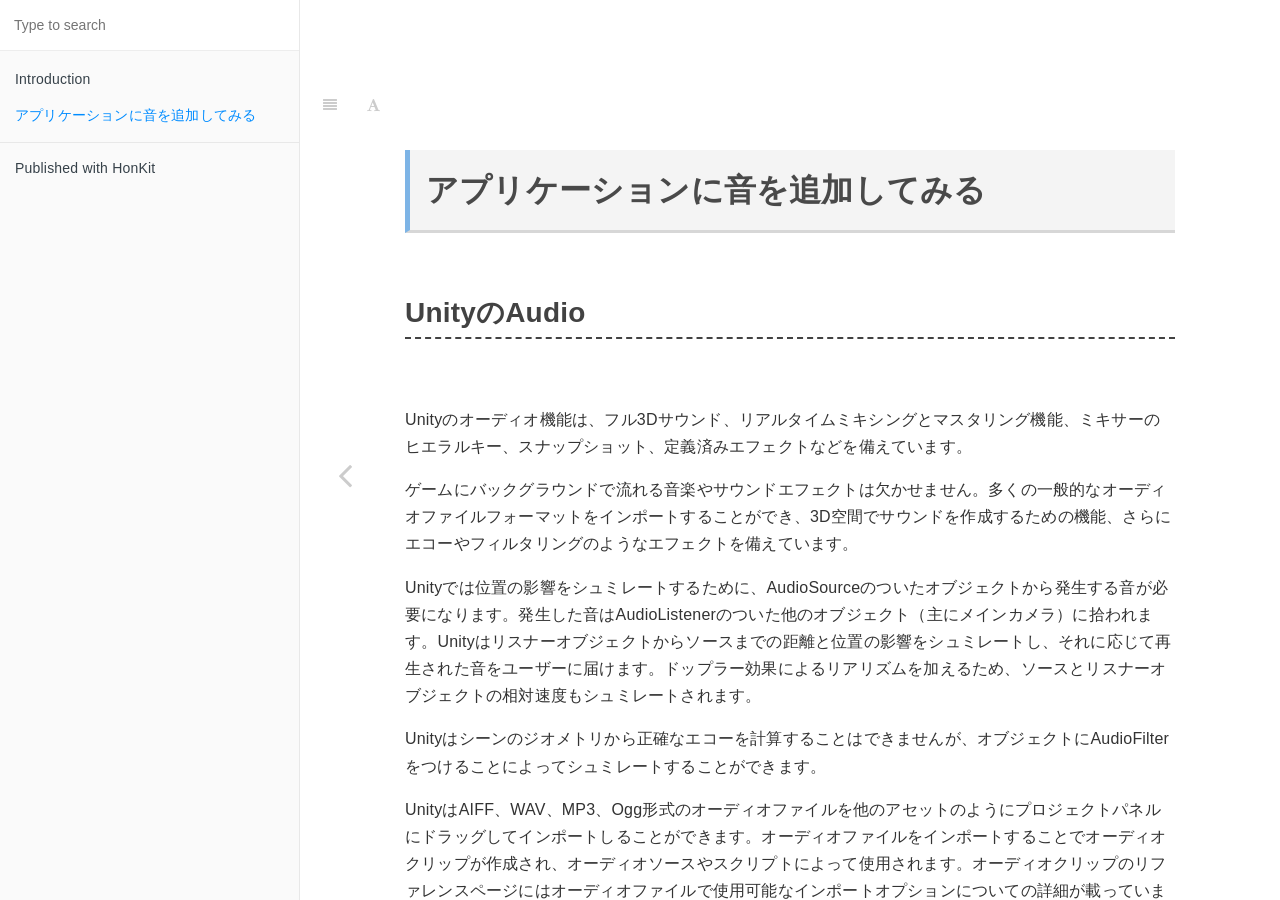
==== docs/page1.html @ 0257c73b "first commit" ====
<!DOCTYPE HTML>
<html lang="" >
    <head>
        <meta charset="UTF-8">
        <title>アプリケーションに音を追加してみる · HonKit</title>
        <meta http-equiv="X-UA-Compatible" content="IE=edge" />
        <meta name="description" content="">
        <meta name="generator" content="HonKit 3.6.15">
        
        
        
    
    <link rel="stylesheet" href="gitbook/style.css">

    
            
                
                <link rel="stylesheet" href="gitbook/gitbook-plugin-highlight/website.css">
                
            
                
                <link rel="stylesheet" href="gitbook/gitbook-plugin-search/search.css">
                
            
                
                <link rel="stylesheet" href="gitbook/gitbook-plugin-fontsettings/website.css">
                
            
        

    

    
        
        <link rel="stylesheet" href="styles/website.css">
        
    
        
    
        
    
        
    
        
    
        
    

        
    
    
    <meta name="HandheldFriendly" content="true"/>
    <meta name="viewport" content="width=device-width, initial-scale=1, user-scalable=no">
    <meta name="apple-mobile-web-app-capable" content="yes">
    <meta name="apple-mobile-web-app-status-bar-style" content="black">
    <link rel="apple-touch-icon-precomposed" sizes="152x152" href="gitbook/images/apple-touch-icon-precomposed-152.png">
    <link rel="shortcut icon" href="gitbook/images/favicon.ico" type="image/x-icon">

    
    
    <link rel="prev" href="./" />
    

    </head>
    <body>
        
<div class="book honkit-cloak">
    <div class="book-summary">
        
            
<div id="book-search-input" role="search">
    <input type="text" placeholder="Type to search" />
</div>

            
                <nav role="navigation">
                


<ul class="summary">
    
    

    

    
        
        
    
        <li class="chapter " data-level="1.1" data-path="./">
            
                <a href="./">
            
                    
                    Introduction
            
                </a>
            

            
        </li>
    
        <li class="chapter active" data-level="1.2" data-path="page1.html">
            
                <a href="page1.html">
            
                    
                    アプリケーションに音を追加してみる
            
                </a>
            

            
        </li>
    

    

    <li class="divider"></li>

    <li>
        <a href="https://github.com/honkit/honkit" target="blank" class="gitbook-link">
            Published with HonKit
        </a>
    </li>
</ul>


                </nav>
            
        
    </div>

    <div class="book-body">
        
            <div class="body-inner">
                
                    

<div class="book-header" role="navigation">
    

    <!-- Title -->
    <h1>
        <i class="fa fa-circle-o-notch fa-spin"></i>
        <a href="." >アプリケーションに音を追加してみる</a>
    </h1>
</div>




                    <div class="page-wrapper" tabindex="-1" role="main">
                        <div class="page-inner">
                            
<div id="book-search-results">
    <div class="search-noresults">
    
                                <section class="normal markdown-section">
                                
                                <h1 id="アプリケーションに音を追加してみる">アプリケーションに音を追加してみる</h1>
<h2 id="unityのaudio">UnityのAudio</h2>
<p><br></p>
<p>Unityのオーディオ機能は、フル3Dサウンド、リアルタイムミキシングとマスタリング機能、ミキサーのヒエラルキー、スナップショット、定義済みエフェクトなどを備えています。</p>
<p>ゲームにバックグラウンドで流れる音楽やサウンドエフェクトは欠かせません。多くの一般的なオーディオファイルフォーマットをインポートすることができ、3D空間でサウンドを作成するための機能、さらにエコーやフィルタリングのようなエフェクトを備えています。</p>
<p>Unityでは位置の影響をシュミレートするために、AudioSourceのついたオブジェクトから発生する音が必要になります。発生した音はAudioListenerのついた他のオブジェクト（主にメインカメラ）に拾われます。Unityはリスナーオブジェクトからソースまでの距離と位置の影響をシュミレートし、それに応じて再生された音をユーザーに届けます。ドップラー効果によるリアリズムを加えるため、ソースとリスナーオブジェクトの相対速度もシュミレートされます。</p>
<p>Unityはシーンのジオメトリから正確なエコーを計算することはできませんが、オブジェクトにAudioFilterをつけることによってシュミレートすることができます。</p>
<p>UnityはAIFF、WAV、MP3、Ogg形式のオーディオファイルを他のアセットのようにプロジェクトパネルにドラッグしてインポートしることができます。オーディオファイルをインポートすることでオーディオクリップが作成され、オーディオソースやスクリプトによって使用されます。オーディオクリップのリファレンスページにはオーディオファイルで使用可能なインポートオプションについての詳細が載っています。</p>
<p><br></p>
<h2 id="bgmを追加してみよう">BGMを追加してみよう</h2>
<p>まず初めにアプリケーション内で常に再生されるBGMをつけてみたいと思います。</p>
<p>Unityのプロジェクトを開き、BGMとして流すための音データをインポートしてください。</p>
<p>音データはUnityのアセットストアからダウンロードしても構いませんし、別のサイトからダウンロードして使用しても構いません。<br>著作権にのみ気をつけてください。</p>
<p>形式は上記に書いてあるものを使用します。</p>
<p><br></p>
<p><img src="img/image1-1.png" alt=""></p>
<p>音データをUnityのAssetsフォルダにインポートしたら新規でSoundsフォルダを作成し、その中に格納してください。</p>
<p>そしてその音データをヒエラルキーウィンドウにドラッグ&amp;ドロップしましょう。</p>
<p>そうすると上記の画像のように音データがUnityのシーン内に配置されます。</p>
<p><br></p>
<p><img src="img/image1-2.png" alt=""></p>
<p>インスペクターウィンドウを見てみると、このように自動的にAudioSourceコンポーネントが追加されています。
デフォルトで「Play On Awake」のチェックがついているかと思います。<br>これはこのシーンが開いた時に自動的にこの音データを再生させることができるようにするという意味です。</p>
<p>今回はBGMなのでその下の「Loop」にもチェックを入れてください。<br>これでこの音データをループで再生させることができます。</p>
<p>このままだと少しBGMが大きすぎるので、下のVolumeを調整してください。</p>
<p>ここまで終わったら、一度実行してみましょう。</p>
<p>無事にBGMが鳴っていれば成功です。</p>
<p><br></p>
<h2 id="効果音を追加してみよう">効果音を追加してみよう</h2>
<p>無事BGMが鳴ったので、次は効果音を鳴らしてみたと思います。</p>
<p>今回は単純にプレイヤーが壁に当たったら当たったような効果音を再生するようにしたいと思います。これを応用すれば、例えば家具に当たった場合の音や、メニューの操作音等を自由に設定することができます。</p>
<p>効果音を追加するに当たって、まずはプレイヤーを配置する必要があります。</p>
<p>プレイヤーの配置方法や移動方法などは<a href="https://hinode000jp.github.io/UnityTextBook3/page1.html" target="_blank">こちら</a>の教科書を参考に作成してください。</p>
<p><img src="img/image1-3.png" alt=""></p>
<p>教科書をみながら作成してもらえれば、このようにキーボードとマウスで操作できるプレイヤーを作成できているかと思います。  </p>
<p><br></p>
<h3 id="効果音をインポート">効果音をインポート</h3>
<p><img src="img/image1-4.png" alt=""></p>
<p>まずは壁にぶつかった時の効果音をUnityのアセットストアか別のサイトなどからインポートしてください。</p>
<p>そしてSoundsフォルダに格納しておきましょう。</p>
<p><br></p>
<p><img src="img/image1-5.png" alt=""></p>
<p>次にPlayerとなるカプセルにAudioSourceコンポーネントをアタッチします。<br>今回は当たった時に効果音を鳴らすので、Play On Awakeのチェックは外しておきましょう。<br>そしてAUdioSourceコンポーネント内のAudioClipの場所にプロジェクトウィンドウから今回再生する効果音をドラッグ&amp;ドロップしてください。</p>
<p>ここでもボリューム等を調整しておきます。（実際に聞いてから修正しても構いません）</p>
<p>AudioSourceは音を再生するためのプレイヤーのような役割を果たします。</p>
<p><br></p>
<p>次にVisualStudioでPlayerControllerスクリプトを開き、コードを以下のように変更してください。</p>
<pre><code class="lang-c#"><span class="hljs-keyword">using</span> System.Collections;
<span class="hljs-keyword">using</span> System.Collections.Generic;
<span class="hljs-keyword">using</span> UnityEngine;

<span class="hljs-keyword">public</span> <span class="hljs-keyword">class</span> <span class="hljs-title">PlayerController</span> : <span class="hljs-title">MonoBehaviour</span>
{
    <span class="hljs-keyword">public</span> <span class="hljs-built_in">float</span> speed = <span class="hljs-number">0.02f</span>;
    AudioSource audioSource;

    <span class="hljs-function"><span class="hljs-keyword">private</span> <span class="hljs-keyword">void</span> <span class="hljs-title">Start</span>(<span class="hljs-params"></span>)</span>
    {
        audioSource = GetComponent&lt;AudioSource&gt;();
    }

    <span class="hljs-comment">// Update is called once per frame</span>
    <span class="hljs-function"><span class="hljs-keyword">void</span> <span class="hljs-title">Update</span>(<span class="hljs-params"></span>)</span>
    {
        <span class="hljs-built_in">float</span> x = Input.GetAxis(<span class="hljs-string">&quot;Horizontal&quot;</span>);
        <span class="hljs-built_in">float</span> z = Input.GetAxis(<span class="hljs-string">&quot;Vertical&quot;</span>);

        transform.Translate(x * speed, <span class="hljs-number">0.0f</span>, z * speed);
    }

    <span class="hljs-function"><span class="hljs-keyword">private</span> <span class="hljs-keyword">void</span> <span class="hljs-title">OnCollisionEnter</span>(<span class="hljs-params">Collision collision</span>)</span>
    {
        <span class="hljs-keyword">if</span> (collision.gameObject.CompareTag(<span class="hljs-string">&quot;Wall&quot;</span>))
        {
            audioSource.Play();
        }
    }
}
</code></pre>
<p><code>AudioSource audioSource;</code>で AudioSource型の変数を定義し、Startメソッド内でカプセルについているAudioSourceを取得しています。</p>
<p>次に<code>private void OnCollisionEnter(Collision collision)</code>でオブジェクト通しの衝突が発生した時にこちらのメソッドが実行されるようにします。</p>
<p>そして<code>if (collision.gameObject.CompareTag(&quot;Wall&quot;))</code>でもしカプセルと衝突したオブジェクトのタグがWallだった場合という条件下で、<code>audioSource.Play();</code>というコードで効果音を再生するようにしています。
ここまで書けたらコードを保存してUnityに戻りましょう。</p>
<p><img src="img/image1-6.png" alt=""></p>
<p>最後に壁のオブジェクト全てに「Wall」という名前のタグを作成し追加してください。<br>ここまでできたら一度実行してみましょう。  </p>
<p>プレイヤーが壁にぶつかった時に効果音が流れていれば成功です。</p>

                                
                                </section>
                            
    </div>
    <div class="search-results">
        <div class="has-results">
            
            <h1 class="search-results-title"><span class='search-results-count'></span> results matching "<span class='search-query'></span>"</h1>
            <ul class="search-results-list"></ul>
            
        </div>
        <div class="no-results">
            
            <h1 class="search-results-title">No results matching "<span class='search-query'></span>"</h1>
            
        </div>
    </div>
</div>

                        </div>
                    </div>
                
            </div>

            
                
                <a href="./" class="navigation navigation-prev navigation-unique" aria-label="Previous page: Introduction">
                    <i class="fa fa-angle-left"></i>
                </a>
                
                
            
        
    </div>

    <script>
        var gitbook = gitbook || [];
        gitbook.push(function() {
            gitbook.page.hasChanged({"page":{"title":"アプリケーションに音を追加してみる","level":"1.2","depth":1,"previous":{"title":"Introduction","level":"1.1","depth":1,"path":"README.md","ref":"README.md","articles":[]},"dir":"ltr"},"config":{"gitbook":"*","theme":"default","variables":{},"plugins":[],"pluginsConfig":{"highlight":{},"search":{},"lunr":{"maxIndexSize":1000000,"ignoreSpecialCharacters":false},"fontsettings":{"theme":"white","family":"sans","size":2},"theme-default":{"styles":{"website":"styles/website.css","pdf":"styles/pdf.css","epub":"styles/epub.css","mobi":"styles/mobi.css","ebook":"styles/ebook.css","print":"styles/print.css"},"showLevel":false}},"structure":{"langs":"LANGS.md","readme":"README.md","glossary":"GLOSSARY.md","summary":"SUMMARY.md"},"pdf":{"pageNumbers":true,"fontSize":12,"fontFamily":"Arial","paperSize":"a4","chapterMark":"pagebreak","pageBreaksBefore":"/","margin":{"right":62,"left":62,"top":56,"bottom":56},"embedFonts":false},"styles":{"website":"styles/website.css","pdf":"styles/pdf.css","epub":"styles/epub.css","mobi":"styles/mobi.css","ebook":"styles/ebook.css","print":"styles/print.css"}},"file":{"path":"page1.md","mtime":"2021-04-04T12:47:21.277Z","type":"markdown"},"gitbook":{"version":"3.6.15","time":"2021-04-04T12:48:54.530Z"},"basePath":".","book":{"language":""}});
        });
    </script>
</div>

        
    <noscript>
        <style>
            .honkit-cloak {
                display: block !important;
            }
        </style>
    </noscript>
    <script>
        // Restore sidebar state as critical path for prevent layout shift
        function __init__getSidebarState(defaultValue){
            var baseKey = "";
            var key = baseKey + ":sidebar";
            try {
                var value = localStorage[key];
                if (value === undefined) {
                    return defaultValue;
                }
                var parsed = JSON.parse(value);
                return parsed == null ? defaultValue : parsed;
            } catch (e) {
                return defaultValue;
            }
        }
        function __init__restoreLastSidebarState() {
            var isMobile = window.matchMedia("(max-width: 600px)").matches;
            if (isMobile) {
                // Init last state if not mobile
                return;
            }
            var sidebarState = __init__getSidebarState(true);
            var book = document.querySelector(".book");
            // Show sidebar if it enabled
            if (sidebarState && book) {
                book.classList.add("without-animation", "with-summary");
            }
        }

        try {
            __init__restoreLastSidebarState();
        } finally {
            var book = document.querySelector(".book");
            book.classList.remove("honkit-cloak");
        }
    </script>
    <script src="gitbook/gitbook.js"></script>
    <script src="gitbook/theme.js"></script>
    
        
        <script src="gitbook/gitbook-plugin-search/search-engine.js"></script>
        
    
        
        <script src="gitbook/gitbook-plugin-search/search.js"></script>
        
    
        
        <script src="gitbook/gitbook-plugin-lunr/lunr.min.js"></script>
        
    
        
        <script src="gitbook/gitbook-plugin-lunr/search-lunr.js"></script>
        
    
        
        <script src="gitbook/gitbook-plugin-fontsettings/fontsettings.js"></script>
        
    

    </body>
</html>
---- docs/gitbook/gitbook-plugin-highlight/website.css ----
.book .book-body .page-wrapper .page-inner section.normal pre,
.book .book-body .page-wrapper .page-inner section.normal code {
  /* From highlight.js@10.4.1/styles/tomorrow.css */
  /* http://jmblog.github.com/color-themes-for-google-code-highlightjs */
  /* Tomorrow Comment */
  /* Tomorrow Red */
  /* Tomorrow Orange */
  /* Tomorrow Yellow */
  /* Tomorrow Green */
  /* Tomorrow Blue */
  /* Tomorrow Purple */
}
.book .book-body .page-wrapper .page-inner section.normal pre .hljs-comment,
.book .book-body .page-wrapper .page-inner section.normal code .hljs-comment,
.book .book-body .page-wrapper .page-inner section.normal pre .hljs-quote,
.book .book-body .page-wrapper .page-inner section.normal code .hljs-quote {
  color: #8e908c;
}
.book .book-body .page-wrapper .page-inner section.normal pre .hljs-variable,
.book .book-body .page-wrapper .page-inner section.normal code .hljs-variable,
.book .book-body .page-wrapper .page-inner section.normal pre .hljs-template-variable,
.book .book-body .page-wrapper .page-inner section.normal code .hljs-template-variable,
.book .book-body .page-wrapper .page-inner section.normal pre .hljs-tag,
.book .book-body .page-wrapper .page-inner section.normal code .hljs-tag,
.book .book-body .page-wrapper .page-inner section.normal pre .hljs-name,
.book .book-body .page-wrapper .page-inner section.normal code .hljs-name,
.book .book-body .page-wrapper .page-inner section.normal pre .hljs-selector-id,
.book .book-body .page-wrapper .page-inner section.normal code .hljs-selector-id,
.book .book-body .page-wrapper .page-inner section.normal pre .hljs-selector-class,
.book .book-body .page-wrapper .page-inner section.normal code .hljs-selector-class,
.book .book-body .page-wrapper .page-inner section.normal pre .hljs-regexp,
.book .book-body .page-wrapper .page-inner section.normal code .hljs-regexp,
.book .book-body .page-wrapper .page-inner section.normal pre .hljs-deletion,
.book .book-body .page-wrapper .page-inner section.normal code .hljs-deletion {
  color: #c82829;
}
.book .book-body .page-wrapper .page-inner section.normal pre .hljs-number,
.book .book-body .page-wrapper .page-inner section.normal code .hljs-number,
.book .book-body .page-wrapper .page-inner section.normal pre .hljs-built_in,
.book .book-body .page-wrapper .page-inner section.normal code .hljs-built_in,
.book .book-body .page-wrapper .page-inner section.normal pre .hljs-builtin-name,
.book .book-body .page-wrapper .page-inner section.normal code .hljs-builtin-name,
.book .book-body .page-wrapper .page-inner section.normal pre .hljs-literal,
.book .book-body .page-wrapper .page-inner section.normal code .hljs-literal,
.book .book-body .page-wrapper .page-inner section.normal pre .hljs-type,
.book .book-body .page-wrapper .page-inner section.normal code .hljs-type,
.book .book-body .page-wrapper .page-inner section.normal pre .hljs-params,
.book .book-body .page-wrapper .page-inner section.normal code .hljs-params,
.book .book-body .page-wrapper .page-inner section.normal pre .hljs-meta,
.book .book-body .page-wrapper .page-inner section.normal code .hljs-meta,
.book .book-body .page-wrapper .page-inner section.normal pre .hljs-link,
.book .book-body .page-wrapper .page-inner section.normal code .hljs-link {
  color: #f5871f;
}
.book .book-body .page-wrapper .page-inner section.normal pre .hljs-attribute,
.book .book-body .page-wrapper .page-inner section.normal code .hljs-attribute {
  color: #eab700;
}
.book .book-body .page-wrapper .page-inner section.normal pre .hljs-string,
.book .book-body .page-wrapper .page-inner section.normal code .hljs-string,
.book .book-body .page-wrapper .page-inner section.normal pre .hljs-symbol,
.book .book-body .page-wrapper .page-inner section.normal code .hljs-symbol,
.book .book-body .page-wrapper .page-inner section.normal pre .hljs-bullet,
.book .book-body .page-wrapper .page-inner section.normal code .hljs-bullet,
.book .book-body .page-wrapper .page-inner section.normal pre .hljs-addition,
.book .book-body .page-wrapper .page-inner section.normal code .hljs-addition {
  color: #718c00;
}
.book .book-body .page-wrapper .page-inner section.normal pre .hljs-title,
.book .book-body .page-wrapper .page-inner section.normal code .hljs-title,
.book .book-body .page-wrapper .page-inner section.normal pre .hljs-section,
.book .book-body .page-wrapper .page-inner section.normal code .hljs-section {
  color: #4271ae;
}
.book .book-body .page-wrapper .page-inner section.normal pre .hljs-keyword,
.book .book-body .page-wrapper .page-inner section.normal code .hljs-keyword,
.book .book-body .page-wrapper .page-inner section.normal pre .hljs-selector-tag,
.book .book-body .page-wrapper .page-inner section.normal code .hljs-selector-tag {
  color: #8959a8;
}
.book .book-body .page-wrapper .page-inner section.normal pre .hljs,
.book .book-body .page-wrapper .page-inner section.normal code .hljs {
  display: block;
  overflow-x: auto;
  background: white;
  color: #4d4d4c;
  padding: 0.5em;
}
.book .book-body .page-wrapper .page-inner section.normal pre .hljs-emphasis,
.book .book-body .page-wrapper .page-inner section.normal code .hljs-emphasis {
  font-style: italic;
}
.book .book-body .page-wrapper .page-inner section.normal pre .hljs-strong,
.book .book-body .page-wrapper .page-inner section.normal code .hljs-strong {
  font-weight: bold;
}
.book.color-theme-1 .book-body .page-wrapper .page-inner section.normal pre,
.book.color-theme-1 .book-body .page-wrapper .page-inner section.normal code {
  /* From highlight.js@10.4.1/styles/solarized-light.css */
  /*

Orginal Style from ethanschoonover.com/solarized (c) Jeremy Hull <sourdrums@gmail.com>

*/
  /* Solarized Green */
  /* Solarized Cyan */
  /* Solarized Blue */
  /* Solarized Yellow */
  /* Solarized Orange */
  /* Solarized Red */
}
.book.color-theme-1 .book-body .page-wrapper .page-inner section.normal pre .hljs,
.book.color-theme-1 .book-body .page-wrapper .page-inner section.normal code .hljs {
  display: block;
  overflow-x: auto;
  padding: 0.5em;
  background: #fdf6e3;
  color: #657b83;
}
.book.color-theme-1 .book-body .page-wrapper .page-inner section.normal pre .hljs-comment,
.book.color-theme-1 .book-body .page-wrapper .page-inner section.normal code .hljs-comment,
.book.color-theme-1 .book-body .page-wrapper .page-inner section.normal pre .hljs-quote,
.book.color-theme-1 .book-body .page-wrapper .page-inner section.normal code .hljs-quote {
  color: #93a1a1;
}
.book.color-theme-1 .book-body .page-wrapper .page-inner section.normal pre .hljs-keyword,
.book.color-theme-1 .book-body .page-wrapper .page-inner section.normal code .hljs-keyword,
.book.color-theme-1 .book-body .page-wrapper .page-inner section.normal pre .hljs-selector-tag,
.book.color-theme-1 .book-body .page-wrapper .page-inner section.normal code .hljs-selector-tag,
.book.color-theme-1 .book-body .page-wrapper .page-inner section.normal pre .hljs-addition,
.book.color-theme-1 .book-body .page-wrapper .page-inner section.normal code .hljs-addition {
  color: #859900;
}
.book.color-theme-1 .book-body .page-wrapper .page-inner section.normal pre .hljs-number,
.book.color-theme-1 .book-body .page-wrapper .page-inner section.normal code .hljs-number,
.book.color-theme-1 .book-body .page-wrapper .page-inner section.normal pre .hljs-string,
.book.color-theme-1 .book-body .page-wrapper .page-inner section.normal code .hljs-string,
.book.color-theme-1 .book-body .page-wrapper .page-inner section.normal pre .hljs-meta .hljs-meta-string,
.book.color-theme-1 .book-body .page-wrapper .page-inner section.normal code .hljs-meta .hljs-meta-string,
.book.color-theme-1 .book-body .page-wrapper .page-inner section.normal pre .hljs-literal,
.book.color-theme-1 .book-body .page-wrapper .page-inner section.normal code .hljs-literal,
.book.color-theme-1 .book-body .page-wrapper .page-inner section.normal pre .hljs-doctag,
.book.color-theme-1 .book-body .page-wrapper .page-inner section.normal code .hljs-doctag,
.book.color-theme-1 .book-body .page-wrapper .page-inner section.normal pre .hljs-regexp,
.book.color-theme-1 .book-body .page-wrapper .page-inner section.normal code .hljs-regexp {
  color: #2aa198;
}
.book.color-theme-1 .book-body .page-wrapper .page-inner section.normal pre .hljs-title,
.book.color-theme-1 .book-body .page-wrapper .page-inner section.normal code .hljs-title,
.book.color-theme-1 .book-body .page-wrapper .page-inner section.normal pre .hljs-section,
.book.color-theme-1 .book-body .page-wrapper .page-inner section.normal code .hljs-section,
.book.color-theme-1 .book-body .page-wrapper .page-inner section.normal pre .hljs-name,
.book.color-theme-1 .book-body .page-wrapper .page-inner section.normal code .hljs-name,
.book.color-theme-1 .book-body .page-wrapper .page-inner section.normal pre .hljs-selector-id,
.book.color-theme-1 .book-body .page-wrapper .page-inner section.normal code .hljs-selector-id,
.book.color-theme-1 .book-body .page-wrapper .page-inner section.normal pre .hljs-selector-class,
.book.color-theme-1 .book-body .page-wrapper .page-inner section.normal code .hljs-selector-class {
  color: #268bd2;
}
.book.color-theme-1 .book-body .page-wrapper .page-inner section.normal pre .hljs-attribute,
.book.color-theme-1 .book-body .page-wrapper .page-inner section.normal code .hljs-attribute,
.book.color-theme-1 .book-body .page-wrapper .page-inner section.normal pre .hljs-attr,
.book.color-theme-1 .book-body .page-wrapper .page-inner section.normal code .hljs-attr,
.book.color-theme-1 .book-body .page-wrapper .page-inner section.normal pre .hljs-variable,
.book.color-theme-1 .book-body .page-wrapper .page-inner section.normal code .hljs-variable,
.book.color-theme-1 .book-body .page-wrapper .page-inner section.normal pre .hljs-template-variable,
.book.color-theme-1 .book-body .page-wrapper .page-inner section.normal code .hljs-template-variable,
.book.color-theme-1 .book-body .page-wrapper .page-inner section.normal pre .hljs-class .hljs-title,
.book.color-theme-1 .book-body .page-wrapper .page-inner section.normal code .hljs-class .hljs-title,
.book.color-theme-1 .book-body .page-wrapper .page-inner section.normal pre .hljs-type,
.book.color-theme-1 .book-body .page-wrapper .page-inner section.normal code .hljs-type {
  color: #b58900;
}
.book.color-theme-1 .book-body .page-wrapper .page-inner section.normal pre .hljs-symbol,
.book.color-theme-1 .book-body .page-wrapper .page-inner section.normal code .hljs-symbol,
.book.color-theme-1 .book-body .page-wrapper .page-inner section.normal pre .hljs-bullet,
.book.color-theme-1 .book-body .page-wrapper .page-inner section.normal code .hljs-bullet,
.book.color-theme-1 .book-body .page-wrapper .page-inner section.normal pre .hljs-subst,
.book.color-theme-1 .book-body .page-wrapper .page-inner section.normal code .hljs-subst,
.book.color-theme-1 .book-body .page-wrapper .page-inner section.normal pre .hljs-meta,
.book.color-theme-1 .book-body .page-wrapper .page-inner section.normal code .hljs-meta,
.book.color-theme-1 .book-body .page-wrapper .page-inner section.normal pre .hljs-meta .hljs-keyword,
.book.color-theme-1 .book-body .page-wrapper .page-inner section.normal code .hljs-meta .hljs-keyword,
.book.color-theme-1 .book-body .page-wrapper .page-inner section.normal pre .hljs-selector-attr,
.book.color-theme-1 .book-body .page-wrapper .page-inner section.normal code .hljs-selector-attr,
.book.color-theme-1 .book-body .page-wrapper .page-inner section.normal pre .hljs-selector-pseudo,
.book.color-theme-1 .book-body .page-wrapper .page-inner section.normal code .hljs-selector-pseudo,
.book.color-theme-1 .book-body .page-wrapper .page-inner section.normal pre .hljs-link,
.book.color-theme-1 .book-body .page-wrapper .page-inner section.normal code .hljs-link {
  color: #cb4b16;
}
.book.color-theme-1 .book-body .page-wrapper .page-inner section.normal pre .hljs-built_in,
.book.color-theme-1 .book-body .page-wrapper .page-inner section.normal code .hljs-built_in,
.book.color-theme-1 .book-body .page-wrapper .page-inner section.normal pre .hljs-deletion,
.book.color-theme-1 .book-body .page-wrapper .page-inner section.normal code .hljs-deletion {
  color: #dc322f;
}
.book.color-theme-1 .book-body .page-wrapper .page-inner section.normal pre .hljs-formula,
.book.color-theme-1 .book-body .page-wrapper .page-inner section.normal code .hljs-formula {
  background: #eee8d5;
}
.book.color-theme-1 .book-body .page-wrapper .page-inner section.normal pre .hljs-emphasis,
.book.color-theme-1 .book-body .page-wrapper .page-inner section.normal code .hljs-emphasis {
  font-style: italic;
}
.book.color-theme-1 .book-body .page-wrapper .page-inner section.normal pre .hljs-strong,
.book.color-theme-1 .book-body .page-wrapper .page-inner section.normal code .hljs-strong {
  font-weight: bold;
}
.book.color-theme-2 .book-body .page-wrapper .page-inner section.normal pre,
.book.color-theme-2 .book-body .page-wrapper .page-inner section.normal code {
  /* From highlight.js@10.4.1/styles/tomorrow-night-bright.css */
  /* Tomorrow Night Bright Theme */
  /* Original theme - https://github.com/chriskempson/tomorrow-theme */
  /* http://jmblog.github.com/color-themes-for-google-code-highlightjs */
  /* Tomorrow Comment */
  /* Tomorrow Red */
  /* Tomorrow Orange */
  /* Tomorrow Yellow */
  /* Tomorrow Green */
  /* Tomorrow Blue */
  /* Tomorrow Purple */
}
.book.color-theme-2 .book-body .page-wrapper .page-inner section.normal pre .hljs-comment,
.book.color-theme-2 .book-body .page-wrapper .page-inner section.normal code .hljs-comment,
.book.color-theme-2 .book-body .page-wrapper .page-inner section.normal pre .hljs-quote,
.book.color-theme-2 .book-body .page-wrapper .page-inner section.normal code .hljs-quote {
  color: #969896;
}
.book.color-theme-2 .book-body .page-wrapper .page-inner section.normal pre .hljs-variable,
.book.color-theme-2 .book-body .page-wrapper .page-inner section.normal code .hljs-variable,
.book.color-theme-2 .book-body .page-wrapper .page-inner section.normal pre .hljs-template-variable,
.book.color-theme-2 .book-body .page-wrapper .page-inner section.normal code .hljs-template-variable,
.book.color-theme-2 .book-body .page-wrapper .page-inner section.normal pre .hljs-tag,
.book.color-theme-2 .book-body .page-wrapper .page-inner section.normal code .hljs-tag,
.book.color-theme-2 .book-body .page-wrapper .page-inner section.normal pre .hljs-name,
.book.color-theme-2 .book-body .page-wrapper .page-inner section.normal code .hljs-name,
.book.color-theme-2 .book-body .page-wrapper .page-inner section.normal pre .hljs-selector-id,
.book.color-theme-2 .book-body .page-wrapper .page-inner section.normal code .hljs-selector-id,
.book.color-theme-2 .book-body .page-wrapper .page-inner section.normal pre .hljs-selector-class,
.book.color-theme-2 .book-body .page-wrapper .page-inner section.normal code .hljs-selector-class,
.book.color-theme-2 .book-body .page-wrapper .page-inner section.normal pre .hljs-regexp,
.book.color-theme-2 .book-body .page-wrapper .page-inner section.normal code .hljs-regexp,
.book.color-theme-2 .book-body .page-wrapper .page-inner section.normal pre .hljs-deletion,
.book.color-theme-2 .book-body .page-wrapper .page-inner section.normal code .hljs-deletion {
  color: #d54e53;
}
.book.color-theme-2 .book-body .page-wrapper .page-inner section.normal pre .hljs-number,
.book.color-theme-2 .book-body .page-wrapper .page-inner section.normal code .hljs-number,
.book.color-theme-2 .book-body .page-wrapper .page-inner section.normal pre .hljs-built_in,
.book.color-theme-2 .book-body .page-wrapper .page-inner section.normal code .hljs-built_in,
.book.color-theme-2 .book-body .page-wrapper .page-inner section.normal pre .hljs-builtin-name,
.book.color-theme-2 .book-body .page-wrapper .page-inner section.normal code .hljs-builtin-name,
.book.color-theme-2 .book-body .page-wrapper .page-inner section.normal pre .hljs-literal,
.book.color-theme-2 .book-body .page-wrapper .page-inner section.normal code .hljs-literal,
.book.color-theme-2 .book-body .page-wrapper .page-inner section.normal pre .hljs-type,
.book.color-theme-2 .book-body .page-wrapper .page-inner section.normal code .hljs-type,
.book.color-theme-2 .book-body .page-wrapper .page-inner section.normal pre .hljs-params,
.book.color-theme-2 .book-body .page-wrapper .page-inner section.normal code .hljs-params,
.book.color-theme-2 .book-body .page-wrapper .page-inner section.normal pre .hljs-meta,
.book.color-theme-2 .book-body .page-wrapper .page-inner section.normal code .hljs-meta,
.book.color-theme-2 .book-body .page-wrapper .page-inner section.normal pre .hljs-link,
.book.color-theme-2 .book-body .page-wrapper .page-inner section.normal code .hljs-link {
  color: #e78c45;
}
.book.color-theme-2 .book-body .page-wrapper .page-inner section.normal pre .hljs-attribute,
.book.color-theme-2 .book-body .page-wrapper .page-inner section.normal code .hljs-attribute {
  color: #e7c547;
}
.book.color-theme-2 .book-body .page-wrapper .page-inner section.normal pre .hljs-string,
.book.color-theme-2 .book-body .page-wrapper .page-inner section.normal code .hljs-string,
.book.color-theme-2 .book-body .page-wrapper .page-inner section.normal pre .hljs-symbol,
.book.color-theme-2 .book-body .page-wrapper .page-inner section.normal code .hljs-symbol,
.book.color-theme-2 .book-body .page-wrapper .page-inner section.normal pre .hljs-bullet,
.book.color-theme-2 .book-body .page-wrapper .page-inner section.normal code .hljs-bullet,
.book.color-theme-2 .book-body .page-wrapper .page-inner section.normal pre .hljs-addition,
.book.color-theme-2 .book-body .page-wrapper .page-inner section.normal code .hljs-addition {
  color: #b9ca4a;
}
.book.color-theme-2 .book-body .page-wrapper .page-inner section.normal pre .hljs-title,
.book.color-theme-2 .book-body .page-wrapper .page-inner section.normal code .hljs-title,
.book.color-theme-2 .book-body .page-wrapper .page-inner section.normal pre .hljs-section,
.book.color-theme-2 .book-body .page-wrapper .page-inner section.normal code .hljs-section {
  color: #7aa6da;
}
.book.color-theme-2 .book-body .page-wrapper .page-inner section.normal pre .hljs-keyword,
.book.color-theme-2 .book-body .page-wrapper .page-inner section.normal code .hljs-keyword,
.book.color-theme-2 .book-body .page-wrapper .page-inner section.normal pre .hljs-selector-tag,
.book.color-theme-2 .book-body .page-wrapper .page-inner section.normal code .hljs-selector-tag {
  color: #c397d8;
}
.book.color-theme-2 .book-body .page-wrapper .page-inner section.normal pre .hljs,
.book.color-theme-2 .book-body .page-wrapper .page-inner section.normal code .hljs {
  display: block;
  overflow-x: auto;
  background: black;
  color: #eaeaea;
  padding: 0.5em;
}
.book.color-theme-2 .book-body .page-wrapper .page-inner section.normal pre .hljs-emphasis,
.book.color-theme-2 .book-body .page-wrapper .page-inner section.normal code .hljs-emphasis {
  font-style: italic;
}
.book.color-theme-2 .book-body .page-wrapper .page-inner section.normal pre .hljs-strong,
.book.color-theme-2 .book-body .page-wrapper .page-inner section.normal code .hljs-strong {
  font-weight: bold;
}
---- docs/gitbook/gitbook-plugin-search/search.css ----
/*
    This CSS only styled the search results section, not the search input
    It defines the basic interraction to hide content when displaying results, etc
*/
#book-search-results .search-results {
  display: none;
}
#book-search-results .search-results ul.search-results-list {
  list-style-type: none;
  padding-left: 0;
}
#book-search-results .search-results ul.search-results-list li {
  margin-bottom: 1.5rem;
  padding-bottom: 0.5rem;
  /* Highlight results */
}
#book-search-results .search-results ul.search-results-list li p em {
  background-color: rgba(255, 220, 0, 0.4);
  font-style: normal;
}
#book-search-results .search-results .no-results {
  display: none;
}
#book-search-results.open .search-results {
  display: block;
}
#book-search-results.open .search-noresults {
  display: none;
}
#book-search-results.no-results .search-results .has-results {
  display: none;
}
#book-search-results.no-results .search-results .no-results {
  display: block;
}
---- docs/gitbook/gitbook-plugin-fontsettings/website.css ----
/*
 * Theme 1
 */
.color-theme-1 .dropdown-menu {
  background-color: #111111;
  border-color: #7e888b;
}
.color-theme-1 .dropdown-menu .dropdown-caret .caret-inner {
  border-bottom: 9px solid #111111;
}
.color-theme-1 .dropdown-menu .buttons {
  border-color: #7e888b;
}
.color-theme-1 .dropdown-menu .button {
  color: #afa790;
}
.color-theme-1 .dropdown-menu .button:hover {
  color: #73553c;
}
/*
 * Theme 2
 */
.color-theme-2 .dropdown-menu {
  background-color: #2d3143;
  border-color: #272a3a;
}
.color-theme-2 .dropdown-menu .dropdown-caret .caret-inner {
  border-bottom: 9px solid #2d3143;
}
.color-theme-2 .dropdown-menu .buttons {
  border-color: #272a3a;
}
.color-theme-2 .dropdown-menu .button {
  color: #62677f;
}
.color-theme-2 .dropdown-menu .button:hover {
  color: #f4f4f5;
}
.book .book-header .font-settings .font-enlarge {
  line-height: 30px;
  font-size: 1.4em;
}
.book .book-header .font-settings .font-reduce {
  line-height: 30px;
  font-size: 1em;
}
.book.color-theme-1 .book-body {
  color: #704214;
  background: #f3eacb;
}
.book.color-theme-1 .book-body .page-wrapper .page-inner section {
  background: #f3eacb;
}
.book.color-theme-2 .book-body {
  color: #bdcadb;
  background: #1c1f2b;
}
.book.color-theme-2 .book-body .page-wrapper .page-inner section {
  background: #1c1f2b;
}
.book.font-size-0 .book-body .page-inner section {
  font-size: 1.2rem;
}
.book.font-size-1 .book-body .page-inner section {
  font-size: 1.4rem;
}
.book.font-size-2 .book-body .page-inner section {
  font-size: 1.6rem;
}
.book.font-size-3 .book-body .page-inner section {
  font-size: 2.2rem;
}
.book.font-size-4 .book-body .page-inner section {
  font-size: 4rem;
}
.book.font-family-0 {
  font-family: Georgia, serif;
}
.book.font-family-1 {
  font-family: "Helvetica Neue", Helvetica, Arial, sans-serif;
}
.book.color-theme-1 .book-body .page-wrapper .page-inner section.normal {
  color: #704214;
}
.book.color-theme-1 .book-body .page-wrapper .page-inner section.normal a {
  color: inherit;
}
.book.color-theme-1 .book-body .page-wrapper .page-inner section.normal h1,
.book.color-theme-1 .book-body .page-wrapper .page-inner section.normal h2,
.book.color-theme-1 .book-body .page-wrapper .page-inner section.normal h3,
.book.color-theme-1 .book-body .page-wrapper .page-inner section.normal h4,
.book.color-theme-1 .book-body .page-wrapper .page-inner section.normal h5,
.book.color-theme-1 .book-body .page-wrapper .page-inner section.normal h6 {
  color: inherit;
}
.book.color-theme-1 .book-body .page-wrapper .page-inner section.normal h1,
.book.color-theme-1 .book-body .page-wrapper .page-inner section.normal h2 {
  border-color: inherit;
}
.book.color-theme-1 .book-body .page-wrapper .page-inner section.normal h6 {
  color: inherit;
}
.book.color-theme-1 .book-body .page-wrapper .page-inner section.normal hr {
  background-color: inherit;
}
.book.color-theme-1 .book-body .page-wrapper .page-inner section.normal blockquote {
  border-color: inherit;
}
.book.color-theme-1 .book-body .page-wrapper .page-inner section.normal pre,
.book.color-theme-1 .book-body .page-wrapper .page-inner section.normal code {
  background: #fdf6e3;
  color: #657b83;
  border-color: #f8df9c;
}
.book.color-theme-1 .book-body .page-wrapper .page-inner section.normal .highlight {
  background-color: inherit;
}
.book.color-theme-1 .book-body .page-wrapper .page-inner section.normal table th,
.book.color-theme-1 .book-body .page-wrapper .page-inner section.normal table td {
  border-color: #f5d06c;
}
.book.color-theme-1 .book-body .page-wrapper .page-inner section.normal table tr {
  color: inherit;
  background-color: #fdf6e3;
  border-color: #444444;
}
.book.color-theme-1 .book-body .page-wrapper .page-inner section.normal table tr:nth-child(2n) {
  background-color: #fbeecb;
}
.book.color-theme-2 .book-body .page-wrapper .page-inner section.normal {
  color: #bdcadb;
}
.book.color-theme-2 .book-body .page-wrapper .page-inner section.normal a {
  color: #3eb1d0;
}
.book.color-theme-2 .book-body .page-wrapper .page-inner section.normal h1,
.book.color-theme-2 .book-body .page-wrapper .page-inner section.normal h2,
.book.color-theme-2 .book-body .page-wrapper .page-inner section.normal h3,
.book.color-theme-2 .book-body .page-wrapper .page-inner section.normal h4,
.book.color-theme-2 .book-body .page-wrapper .page-inner section.normal h5,
.book.color-theme-2 .book-body .page-wrapper .page-inner section.normal h6 {
  color: #fffffa;
}
.book.color-theme-2 .book-body .page-wrapper .page-inner section.normal h1,
.book.color-theme-2 .book-body .page-wrapper .page-inner section.normal h2 {
  border-color: #373b4e;
}
.book.color-theme-2 .book-body .page-wrapper .page-inner section.normal h6 {
  color: #373b4e;
}
.book.color-theme-2 .book-body .page-wrapper .page-inner section.normal hr {
  background-color: #373b4e;
}
.book.color-theme-2 .book-body .page-wrapper .page-inner section.normal blockquote {
  border-color: #373b4e;
}
.book.color-theme-2 .book-body .page-wrapper .page-inner section.normal pre,
.book.color-theme-2 .book-body .page-wrapper .page-inner section.normal code {
  color: #9dbed8;
  background: #2d3143;
  border-color: #2d3143;
}
.book.color-theme-2 .book-body .page-wrapper .page-inner section.normal .highlight {
  background-color: #282a39;
}
.book.color-theme-2 .book-body .page-wrapper .page-inner section.normal table th,
.book.color-theme-2 .book-body .page-wrapper .page-inner section.normal table td {
  border-color: #3b3f54;
}
.book.color-theme-2 .book-body .page-wrapper .page-inner section.normal table tr {
  color: #b6c2d2;
  background-color: #2d3143;
  border-color: #3b3f54;
}
.book.color-theme-2 .book-body .page-wrapper .page-inner section.normal table tr:nth-child(2n) {
  background-color: #35394b;
}
.book.color-theme-1 .book-header {
  color: #afa790;
  background: transparent;
}
.book.color-theme-1 .book-header .btn {
  color: #afa790;
}
.book.color-theme-1 .book-header .btn:hover {
  color: #73553c;
  background: none;
}
.book.color-theme-1 .book-header h1 {
  color: #704214;
}
.book.color-theme-2 .book-header {
  color: #7e888b;
  background: transparent;
}
.book.color-theme-2 .book-header .btn {
  color: #3b3f54;
}
.book.color-theme-2 .book-header .btn:hover {
  color: #fffff5;
  background: none;
}
.book.color-theme-2 .book-header h1 {
  color: #bdcadb;
}
.book.color-theme-1 .book-body .navigation {
  color: #afa790;
}
.book.color-theme-1 .book-body .navigation:hover {
  color: #73553c;
}
.book.color-theme-2 .book-body .navigation {
  color: #383f52;
}
.book.color-theme-2 .book-body .navigation:hover {
  color: #fffff5;
}
/*
 * Theme 1
 */
.book.color-theme-1 .book-summary {
  color: #afa790;
  background: #111111;
  border-right: 1px solid rgba(0, 0, 0, 0.07);
}
.book.color-theme-1 .book-summary .book-search {
  background: transparent;
}
.book.color-theme-1 .book-summary .book-search input,
.book.color-theme-1 .book-summary .book-search input:focus {
  border: 1px solid transparent;
}
.book.color-theme-1 .book-summary ul.summary li.divider {
  background: #7e888b;
  box-shadow: none;
}
.book.color-theme-1 .book-summary ul.summary li i.fa-check {
  color: #33cc33;
}
.book.color-theme-1 .book-summary ul.summary li.done > a {
  color: #877f6a;
}
.book.color-theme-1 .book-summary ul.summary li a,
.book.color-theme-1 .book-summary ul.summary li span {
  color: #877f6a;
  background: transparent;
  font-weight: normal;
}
.book.color-theme-1 .book-summary ul.summary li.active > a,
.book.color-theme-1 .book-summary ul.summary li a:hover {
  color: #704214;
  background: transparent;
  font-weight: normal;
}
/*
 * Theme 2
 */
.book.color-theme-2 .book-summary {
  color: #bcc1d2;
  background: #2d3143;
  border-right: none;
}
.book.color-theme-2 .book-summary .book-search {
  background: transparent;
}
.book.color-theme-2 .book-summary .book-search input,
.book.color-theme-2 .book-summary .book-search input:focus {
  border: 1px solid transparent;
}
.book.color-theme-2 .book-summary ul.summary li.divider {
  background: #272a3a;
  box-shadow: none;
}
.book.color-theme-2 .book-summary ul.summary li i.fa-check {
  color: #33cc33;
}
.book.color-theme-2 .book-summary ul.summary li.done > a {
  color: #62687f;
}
.book.color-theme-2 .book-summary ul.summary li a,
.book.color-theme-2 .book-summary ul.summary li span {
  color: #c1c6d7;
  background: transparent;
  font-weight: 600;
}
.book.color-theme-2 .book-summary ul.summary li.active > a,
.book.color-theme-2 .book-summary ul.summary li a:hover {
  color: #f4f4f5;
  background: #252737;
  font-weight: 600;
}
---- docs/styles/website.css ----
h1 {
  margin-top: 4em !important;
  padding: 0.4em 0.5em; /*文字の上下 左右の余白*/
  color: #494949; /*文字色*/
  background: #f4f4f4; /*背景色*/
  border-left: solid 5px #7db4e6; /*左線*/
  border-bottom: solid 3px #d7d7d7; /*下線*/
}
p {
  margin-bottom: 1em !important;
}
h2 {
  color: rgb(66, 66, 66);
  border-bottom: rgb(66, 66, 66) 2px dashed;
  margin-top: 2em !important;
}

.point {
  border: rgb(42, 165, 138) 2px solid;
  border-radius: 25px;
  padding: 1em;
}
.warning {
  padding: 0.4em 0.5em; /*文字の上下 左右の余白*/
  color: #494949; /*文字色*/
  background: #f4f4f4; /*背景色*/
  border-left: solid 5px #e67da0; /*左線*/
}
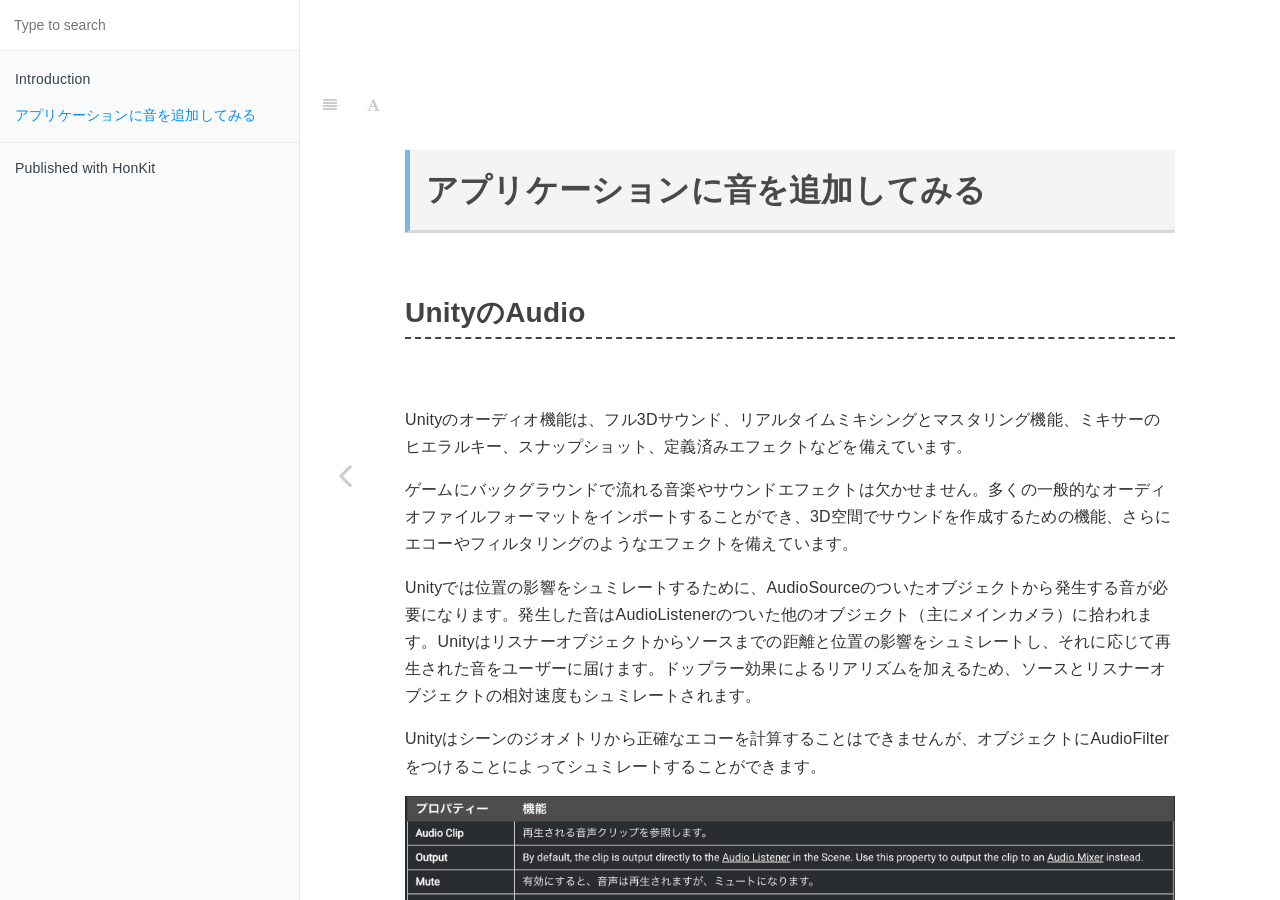
==== commit a44000d6: "fix" ====
--- a/docs/page1.html
+++ b/docs/page1.html
@@ -166,6 +166,7 @@
 <p>ゲームにバックグラウンドで流れる音楽やサウンドエフェクトは欠かせません。多くの一般的なオーディオファイルフォーマットをインポートすることができ、3D空間でサウンドを作成するための機能、さらにエコーやフィルタリングのようなエフェクトを備えています。</p>
 <p>Unityでは位置の影響をシュミレートするために、AudioSourceのついたオブジェクトから発生する音が必要になります。発生した音はAudioListenerのついた他のオブジェクト（主にメインカメラ）に拾われます。Unityはリスナーオブジェクトからソースまでの距離と位置の影響をシュミレートし、それに応じて再生された音をユーザーに届けます。ドップラー効果によるリアリズムを加えるため、ソースとリスナーオブジェクトの相対速度もシュミレートされます。</p>
 <p>Unityはシーンのジオメトリから正確なエコーを計算することはできませんが、オブジェクトにAudioFilterをつけることによってシュミレートすることができます。</p>
+<p><img src="img/image-sound.png" alt=""></p>
 <p>UnityはAIFF、WAV、MP3、Ogg形式のオーディオファイルを他のアセットのようにプロジェクトパネルにドラッグしてインポートしることができます。オーディオファイルをインポートすることでオーディオクリップが作成され、オーディオソースやスクリプトによって使用されます。オーディオクリップのリファレンスページにはオーディオファイルで使用可能なインポートオプションについての詳細が載っています。</p>
 <p><br></p>
 <h2 id="bgmを追加してみよう">BGMを追加してみよう</h2>
@@ -245,6 +246,25 @@
 <p><img src="img/image1-6.png" alt=""></p>
 <p>最後に壁のオブジェクト全てに「Wall」という名前のタグを作成し追加してください。<br>ここまでできたら一度実行してみましょう。  </p>
 <p>プレイヤーが壁にぶつかった時に効果音が流れていれば成功です。</p>
+<p><br></p>
+<h2 id="3dサウンドを追加してみよう">3Dサウンドを追加してみよう</h2>
+<p>次に3Dサウンドを使用してみたいと思います。
+現在のBGMはシーン内のどこにいても同じ大きさで聞こえますし、効果音はプレイヤー自身から再生されているので音の強弱はありません。しかし3D空間内にいる場合はその音の発生源に近づけば大きくなりますし、遠ざかると音が小さくなるのが通常だと思います。</p>
+<p>本来であればVR用の反響させるようなプラグインなどもあるのですが、今回はもっとも簡単な方法、距離に応じて音の強弱を再現できる方法をご紹介します。</p>
+<p>どこに音を追加するかは自由ですが、今回は窓に近づくと外の音（鳥の鳴き声や雑踏の音）が聞こえてくるようにしてみたいと思います。</p>
+<p>まずは家の外のような音源をUnityにインポートしてください。</p>
+<p>私は今回は<a href="https://vsq.co.jp/special/se_environment/" target="_blank">こちら</a>を利用してみました。</p>
+<p><img src="img/image1-7.png" alt=""></p>
+<p>まずは窓の外に空のゲームオブジェクトを配置します。</p>
+<p>次にそのゲームオブジェクトに音データをドラッグ&amp;ドロップしてください。
+これで自動的にAudioSourceコンポーネントが追加されました。</p>
+<p>次にボリュームを少し小さめにし、「<code>SpetialBlend</code>」を１にしてください。
+SpetialBlendは3D エンジンがオーディオソースに影響を与える度合いを設定します。</p>
+<p>ある程度修正できたら実行してみましょう。</p>
+<p>窓に近づくにつれて音が大きくなっていれば成功です。</p>
+<p>少し音が大きすぎて違いが分からない・音が小さすぎるといった場合はパラメーターを微調整してください。</p>
+<p><br></p>
+<p>今回は簡単にBGMや効果音などを追加しましたが、VRでは専用の<code>VR Audio Spatializers</code>というプラグインもあるので、もっと本格的に音を反響などさせて実装してみたいといった場合はぜひチャレンジしてみましょう！</p>
 
                                 
                                 </section>
@@ -284,7 +304,7 @@
     <script>
         var gitbook = gitbook || [];
         gitbook.push(function() {
-            gitbook.page.hasChanged({"page":{"title":"アプリケーションに音を追加してみる","level":"1.2","depth":1,"previous":{"title":"Introduction","level":"1.1","depth":1,"path":"README.md","ref":"README.md","articles":[]},"dir":"ltr"},"config":{"gitbook":"*","theme":"default","variables":{},"plugins":[],"pluginsConfig":{"highlight":{},"search":{},"lunr":{"maxIndexSize":1000000,"ignoreSpecialCharacters":false},"fontsettings":{"theme":"white","family":"sans","size":2},"theme-default":{"styles":{"website":"styles/website.css","pdf":"styles/pdf.css","epub":"styles/epub.css","mobi":"styles/mobi.css","ebook":"styles/ebook.css","print":"styles/print.css"},"showLevel":false}},"structure":{"langs":"LANGS.md","readme":"README.md","glossary":"GLOSSARY.md","summary":"SUMMARY.md"},"pdf":{"pageNumbers":true,"fontSize":12,"fontFamily":"Arial","paperSize":"a4","chapterMark":"pagebreak","pageBreaksBefore":"/","margin":{"right":62,"left":62,"top":56,"bottom":56},"embedFonts":false},"styles":{"website":"styles/website.css","pdf":"styles/pdf.css","epub":"styles/epub.css","mobi":"styles/mobi.css","ebook":"styles/ebook.css","print":"styles/print.css"}},"file":{"path":"page1.md","mtime":"2021-04-04T12:47:21.277Z","type":"markdown"},"gitbook":{"version":"3.6.15","time":"2021-04-04T12:48:54.530Z"},"basePath":".","book":{"language":""}});
+            gitbook.page.hasChanged({"page":{"title":"アプリケーションに音を追加してみる","level":"1.2","depth":1,"previous":{"title":"Introduction","level":"1.1","depth":1,"path":"README.md","ref":"README.md","articles":[]},"dir":"ltr"},"config":{"gitbook":"*","theme":"default","variables":{},"plugins":[],"pluginsConfig":{"highlight":{},"search":{},"lunr":{"maxIndexSize":1000000,"ignoreSpecialCharacters":false},"fontsettings":{"theme":"white","family":"sans","size":2},"theme-default":{"styles":{"website":"styles/website.css","pdf":"styles/pdf.css","epub":"styles/epub.css","mobi":"styles/mobi.css","ebook":"styles/ebook.css","print":"styles/print.css"},"showLevel":false}},"structure":{"langs":"LANGS.md","readme":"README.md","glossary":"GLOSSARY.md","summary":"SUMMARY.md"},"pdf":{"pageNumbers":true,"fontSize":12,"fontFamily":"Arial","paperSize":"a4","chapterMark":"pagebreak","pageBreaksBefore":"/","margin":{"right":62,"left":62,"top":56,"bottom":56},"embedFonts":false},"styles":{"website":"styles/website.css","pdf":"styles/pdf.css","epub":"styles/epub.css","mobi":"styles/mobi.css","ebook":"styles/ebook.css","print":"styles/print.css"}},"file":{"path":"page1.md","mtime":"2021-04-04T13:15:09.054Z","type":"markdown"},"gitbook":{"version":"3.6.15","time":"2021-04-04T13:15:21.569Z"},"basePath":".","book":{"language":""}});
         });
     </script>
 </div>
